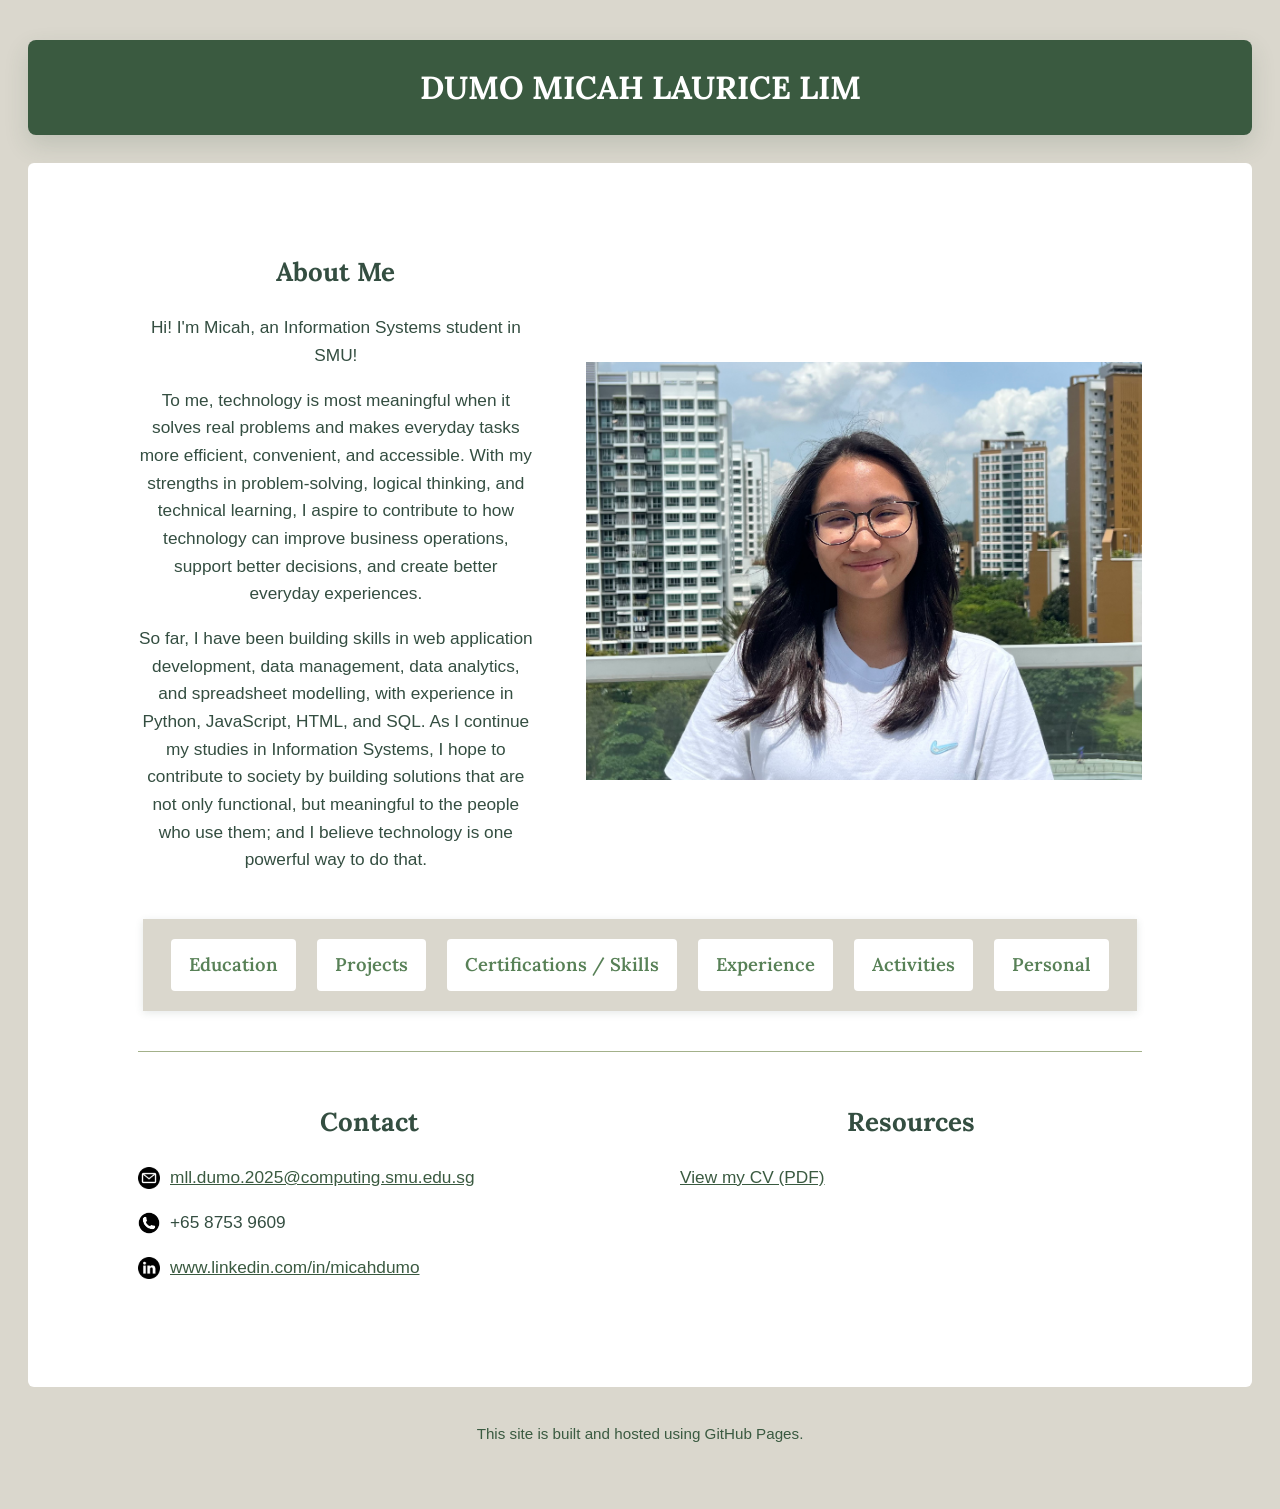
==== index.html @ 22262804 "edits" ====
<!DOCTYPE html>
<html lang="en">
<head>
    <meta charset="UTF-8">
    <meta name="viewport" content="width=device-width, initial-scale=1.0">
    <title>Micah Dumo | Portfolio</title>
    <link rel="stylesheet" href="style.css">
</head>
<body class="home-page">
    <header>
        <h1>DUMO MICAH LAURICE LIM</h1>
        <!--
        <p class="details">Information Systems student at Singapore Management University</p>
        -->
    </header>
    <main>
        <section class="intro">
            <div class="intro-copy">
                <h2>About Me</h2>
                <p>
                    Hi! I'm Micah, an Information Systems student in SMU!
                </p>
                <p>
                    To me, technology is most meaningful when it solves real problems and makes everyday tasks more efficient, convenient, and accessible.
                    With my strengths in problem-solving, logical thinking, and technical learning, I aspire to contribute to how technology can improve business operations, support better decisions, and create better everyday experiences.
                </p>
                <p>
                    So far, I have been building skills in web application development, data management, data analytics, and spreadsheet modelling, with experience in Python, JavaScript, HTML, and SQL.
                    As I continue my studies in Information Systems, I hope to contribute to society by building solutions that are not only functional, but meaningful to the people who use them; and I believe technology is one powerful way to do that.
                </p>
                <!--
                <p>
                    I am a Bachelor of Science in Information Systems student with an interest in
                    problem-solving, web development, data, and computational thinking. I enjoy building
                    practical projects, learning through hands-on coding, and applying technology in ways
                    that are useful to people.
                </p>
                <p>
                    Beyond computing, I value leadership, teaching, communication, and outdoor exploration.
                    My experiences include tutoring young students, facilitating leadership activities,
                    participating in Model United Nations, and working with peers in challenging environments.
                </p>
                -->
            </div>
            <img class="intro-photo" src="photos/me.jpeg" alt="Micah Dumo">
            <nav class="homepage-nav" aria-label="Portfolio sections">
                <a href="education.html">Education</a>
                <a href="projects.html">Projects</a>
                <a href="certifications-skills.html">Certifications / Skills</a>
                <a href="experience.html">Experience</a>
                <a href="activities.html">Activities</a>
                <a href="personal.html">Personal</a>
            </nav>
            <div class="intro-details">
                <div class="intro-contact">
                    <h2>Contact</h2>
                    <p>
                        <img class="contact-icon" src="icons/email.png" alt="Email">
                        <a href="mailto:mll.dumo.2025@computing.smu.edu.sg">mll.dumo.2025@computing.smu.edu.sg</a>
                    </p>
                    <p>
                        <img class="contact-icon" src="icons/phone.jpg" alt="Phone">
                        <span>+65 8753 9609</span>
                    </p>
                    <p>
                        <img class="contact-icon" src="icons/linkedin.png" alt="LinkedIn">
                        <a href="https://www.linkedin.com/in/micahdumo" target="_blank" rel="noopener noreferrer">www.linkedin.com/in/micahdumo</a>
                    </p>
                </div>
                <div class="intro-resources">
                    <h2>Resources</h2>
                    <p><a href="resources/cv-copy.pdf" target="_blank" rel="noopener noreferrer">View my CV (PDF)</a></p>
                </div>
            </div>
        </section>

        <!--
        <section>
            <h2>Highlights</h2>
            <ul>
                <li>Currently pursuing Information Systems at Singapore Management University.</li>
                <li>Building a roommate finder web application using Node.js and Express.</li>
                <li>Awarded a Certificate of Distinction for Programming Methodology for Graduating A-Level Girls.</li>
                <li>Interested in coding, photography, hiking, cycling, piano, and guitar.</li>
            </ul>
        </section>
        -->

    </main>

    <footer>
        <p>This site is built and hosted using GitHub Pages.</p>
    </footer>
    <script src="script.js"></script>
</body>
</html>
---- style.css ----
@import url('https://fonts.googleapis.com/css2?family=Lora:wght@400;500;600;700&display=swap');

:root {
    --page-bg: #DAD7CD;
    --card-bg: #FFFFFF;
    --sage-light: #A3B18A;
    --fern: #588157;
    --hunter: #3A5A40;
    --forest: #344E41;
}

body {
    font-family: Arial, sans-serif;
    text-align: center;
    background-color: var(--page-bg);
    color: var(--forest);
    padding: 120px 20px 40px;
    line-height: 1.6;
}

header, main {
    max-width: 1500px;
    margin: 0 auto;
}

nav {
    position: fixed;
    top: 0;
    left: 0;
    right: 0;
    z-index: 1000;
    margin: 0;
    padding: 12px 20px;
    background-color: var(--page-bg);
    border-bottom: 0;
    box-shadow: 0 2px 8px rgba(52, 78, 65, 0.12);
}

nav a {
    display: inline-block;
    margin: 6px;
    padding: 8px 12px;
    color: var(--fern);
    font-family: 'Lora', serif;
    font-weight: 600;
    text-decoration: none;
    border: 0;
    border-radius: 4px;
    background: var(--card-bg);
}

nav a:hover {
    color: var(--forest);
    background: var(--sage-light);
}

nav a[aria-current="page"] {
    color: var(--card-bg);
    background: var(--fern);
}

.home-page .homepage-nav {
    position: static;
    flex: 0 0 auto;
    width: fit-content;
    max-width: 100%;
    margin: 0 auto;
    border-bottom: 0;
}

.home-page .homepage-nav a {
    margin: 8px;
    padding: 11px 18px;
    font-size: 1.15rem;
}

.home-page {
    padding-top: 32px;
}

.home-page header h1 {
    margin: 0 auto 28px;
    padding: 22px 28px;
    color: var(--card-bg);
    text-align: center;
    background: var(--hunter);
    border-radius: 8px;
    box-shadow: 0 10px 24px rgba(52, 78, 65, 0.16);
}

.experience-tabs {
    display: flex;
    justify-content: center;
    gap: 12px;
    margin: 12px 0 24px;
}

.experience-tab {
    padding: 9px 18px;
    color: var(--fern);
    font-family: 'Lora', serif;
    font-size: 1rem;
    font-weight: 600;
    cursor: pointer;
    background: var(--card-bg);
    border: 0;
    border-radius: 4px;
}

.experience-tab:hover {
    color: var(--forest);
    background: var(--sage-light);
}

.experience-tab.is-active {
    color: var(--card-bg);
    background: var(--fern);
}

.empty-experience {
    text-align: center;
}

h1, h2, h3 {
    color: var(--forest);
    font-family: 'Lora', serif;
    font-weight: 700;
}

a {
    color: var(--hunter);
}

a:hover {
    color: var(--fern);
}

section {
    background: var(--card-bg);
    border: 0;
    border-radius: 6px;
    margin: 20px 0;
    padding: 24px;
    text-align: left;
}

.intro {
    display: flex;
    flex-wrap: wrap;
    align-items: center;
    column-gap: 52px;
    row-gap: 28px;
    padding: 88px 110px;
    text-align: center;
    font-size: 1.08rem;
}

.intro-copy {
    flex: 0 1 calc(42% - 26px);
}

.intro-copy h2 {
    margin-top: 0;
}

.intro-photo {
    width: calc(58% - 26px);
    height: auto;
    flex: 1 1 calc(58% - 26px);
    object-fit: contain;
}

.intro-details {
    flex: 0 0 100%;
    display: grid;
    grid-template-columns: repeat(2, minmax(0, 1fr));
    column-gap: 80px;
    margin-top: 12px;
    padding-top: 28px;
    border-top: 1px solid var(--sage-light);
}

.intro-details h2 {
    text-align: center;
}

.intro-resources p,
.intro-contact p {
    display: flex;
    align-items: center;
    gap: 10px;
    text-align: left;
}

.contact-icon {
    width: 22px;
    height: 22px;
    object-fit: contain;
}

.details {
    color: var(--hunter);
}

.education-timeline {
    position: relative;
    max-width: 1100px;
    margin: 20px auto;
    padding-left: 46px;
}

.education-timeline::before {
    position: absolute;
    top: 24px;
    bottom: 24px;
    left: 18px;
    width: 2px;
    background: var(--sage-light);
    content: "";
}

.education-card {
    position: relative;
    margin: 20px 0;
    padding: 28px 32px;
    text-align: left;
    background: var(--card-bg);
    border: 0;
    border-radius: 6px;
}

.education-card::before {
    position: absolute;
    top: 32px;
    left: -35px;
    width: 14px;
    height: 14px;
    box-sizing: border-box;
    background: var(--fern);
    border: 3px solid var(--page-bg);
    border-radius: 50%;
    content: "";
}

.education-card-header {
    display: flex;
    justify-content: space-between;
    align-items: flex-start;
    gap: 24px;
}

.education-card h2,
.education-qualification {
    margin: 0;
}

.school-title {
    display: flex;
    align-items: center;
    gap: 14px;
}

.school-title img {
    width: 52px;
    height: 52px;
    flex: 0 0 52px;
    object-fit: contain;
    border-radius: 6px;
}

.education-qualification {
    margin-top: 4px;
    font-weight: 700;
}

.education-date {
    margin: 0;
    color: var(--hunter);
    font-size: 0.92rem;
    white-space: nowrap;
}

.education-facts {
    margin: 18px 0 0;
}

.coursework-label {
    display: block;
    margin-bottom: 8px;
    font-weight: 700;
}

.coursework-tags {
    display: flex;
    flex-wrap: wrap;
    gap: 8px;
    margin-top: 4px;
}

.coursework-tags span {
    padding: 4px 10px;
    color: var(--card-bg);
    font-size: 0.9rem;
    background: var(--fern);
    border-radius: 999px;
}

.education-activities {
    margin: 8px 0 0;
}

.education-activities span {
    color: var(--hunter);
    font-size: 0.92rem;
}

.project-card {
    display: grid;
    grid-template-columns: repeat(2, minmax(0, 1fr));
    gap: 64px;
    max-width: 1100px;
    min-height: 420px;
    margin: 20px auto;
    padding: 32px;
    text-align: left;
    background: var(--card-bg);
    border: 0;
    border-radius: 6px;
}

.project-card-header {
    display: flex;
    justify-content: space-between;
    align-items: flex-start;
    gap: 24px;
}

.project-card h2 {
    margin: 0;
}

.project-card .education-date {
    margin-top: 4px;
}

ul {
    padding-left: 22px;
}

footer {
    margin-top: 35px;
    color: var(--hunter);
    font-size: 0.95rem;
}

@media (max-width: 600px) {
    body {
        padding: 92px 16px 32px;
    }

    nav {
        display: flex;
        gap: 8px;
        overflow-x: auto;
        padding: 10px 14px;
        white-space: nowrap;
        box-sizing: border-box;
        -webkit-overflow-scrolling: touch;
    }

    nav a {
        flex: 0 0 auto;
        margin: 0;
        padding: 8px 12px;
        font-size: 0.95rem;
    }

    .intro {
        flex-direction: column;
        gap: 20px;
        padding: 32px 24px;
    }

    .intro-photo {
        width: min(100%, 560px);
        flex-basis: auto;
    }

    .intro-details {
        grid-template-columns: 1fr;
        row-gap: 24px;
    }

    .education-timeline {
        padding-left: 34px;
    }

    .education-timeline::before {
        left: 12px;
    }

    .education-card {
        padding: 24px;
    }

    .education-card::before {
        left: -29px;
    }

    .education-card-header {
        flex-direction: column;
        gap: 4px;
    }

    .school-title {
        gap: 10px;
    }

    .school-title img {
        width: 42px;
        height: 42px;
        flex-basis: 42px;
    }

    .education-date {
        white-space: normal;
    }

    .project-card {
        grid-template-columns: 1fr;
        min-height: auto;
        padding: 24px;
    }

    .project-card-header {
        flex-direction: column;
        gap: 4px;
    }

    .project-visual {
        display: none;
    }

    .home-page {
        padding: 20px 16px 32px;
    }

    .home-page header h1 {
        margin: 0 0 20px;
        font-size: 1.85rem;
        line-height: 1.15;
    }

    .home-page .intro {
        row-gap: 24px;
        padding: 28px 20px;
        font-size: 1rem;
        line-height: 1.55;
    }

    .home-page .intro-copy {
        width: 100%;
    }

    .home-page .intro-copy h2 {
        margin-bottom: 16px;
        font-size: 2rem;
    }

    .home-page .intro-copy p {
        margin: 0 0 20px;
        text-align: left;
    }

    .home-page .intro-copy p:first-of-type {
        text-align: center;
    }

    .home-page .homepage-nav {
        width: 100%;
        padding: 8px;
    }

    .home-page .homepage-nav a {
        margin: 4px;
        padding: 8px 11px;
        font-size: 1rem;
    }
}
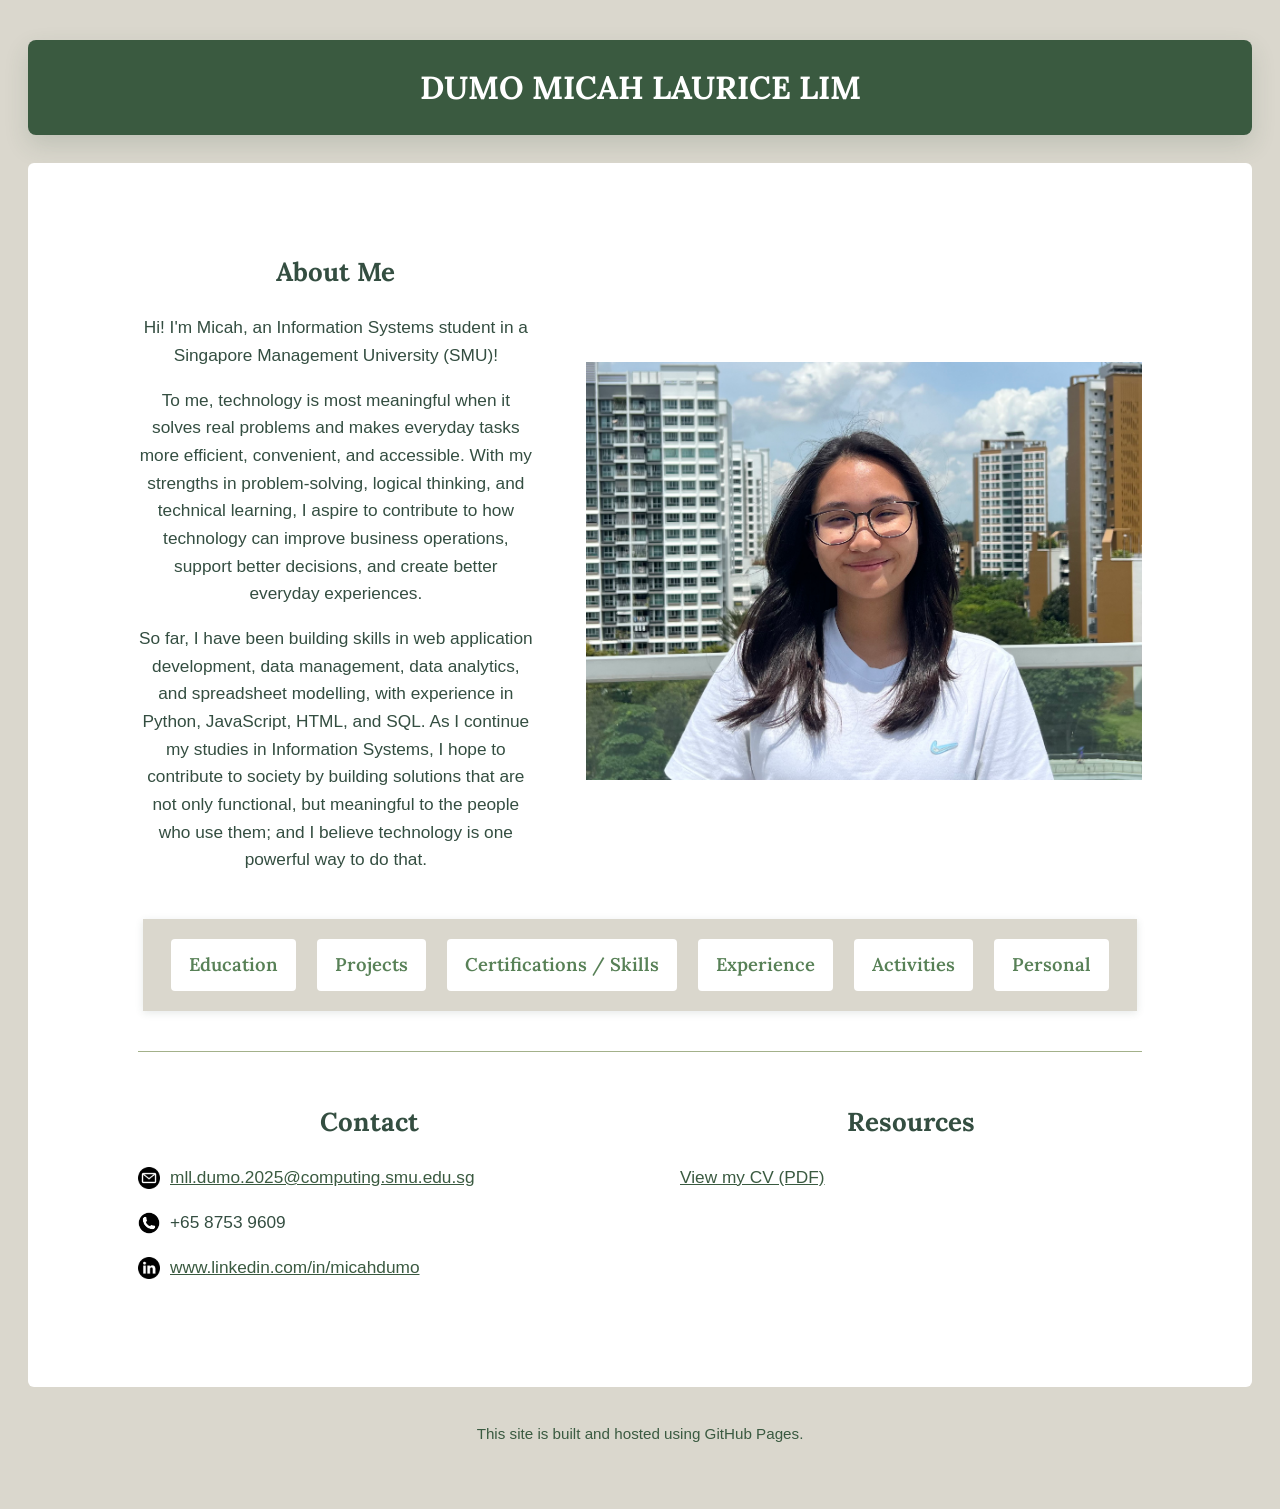
==== commit 7ec81f66: "edits" ====
--- a/index.html
+++ b/index.html
@@ -18,7 +18,7 @@
             <div class="intro-copy">
                 <h2>About Me</h2>
                 <p>
-                    Hi! I'm Micah, an Information Systems student in SMU!
+                    Hi! I'm Micah, an Information Systems student in a Singapore Management University (SMU)!
                 </p>
                 <p>
                     To me, technology is most meaningful when it solves real problems and makes everyday tasks more efficient, convenient, and accessible.
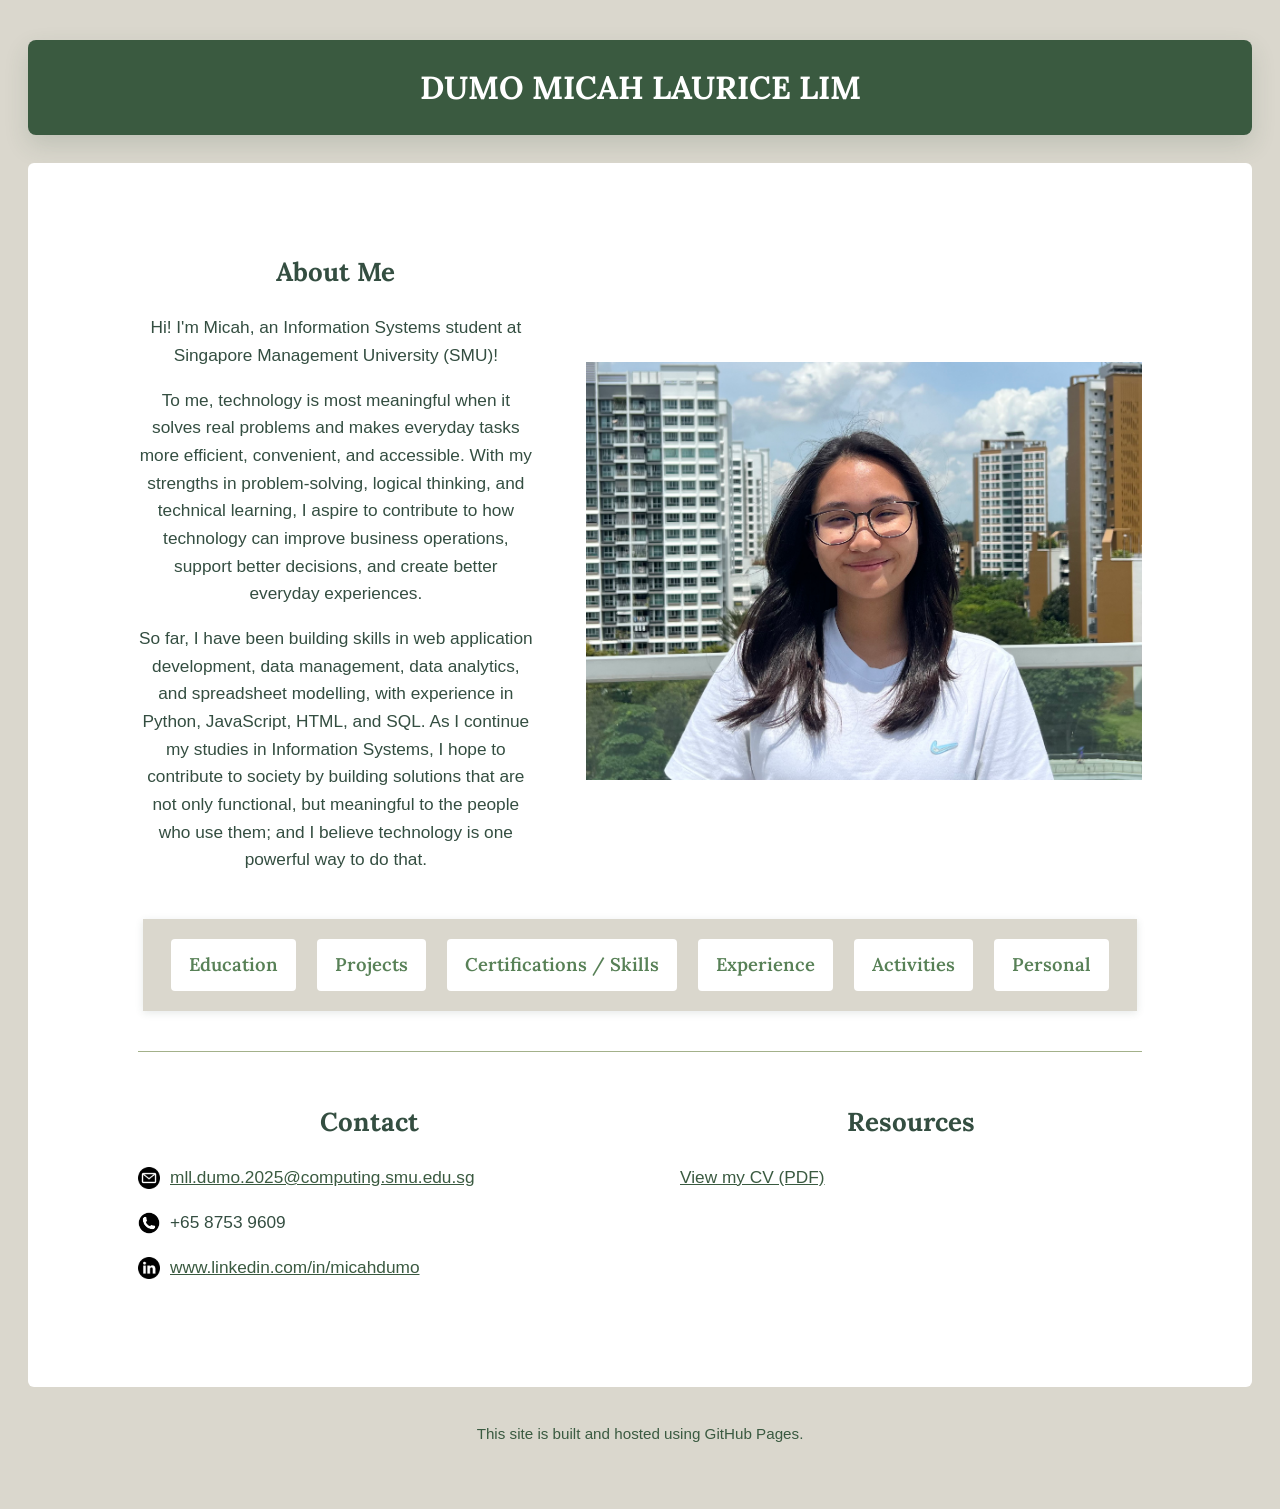
==== commit 08edfee3: "edits" ====
--- a/index.html
+++ b/index.html
@@ -18,7 +18,7 @@
             <div class="intro-copy">
                 <h2>About Me</h2>
                 <p>
-                    Hi! I'm Micah, an Information Systems student in a Singapore Management University (SMU)!
+                    Hi! I'm Micah, an Information Systems student at Singapore Management University (SMU)!
                 </p>
                 <p>
                     To me, technology is most meaningful when it solves real problems and makes everyday tasks more efficient, convenient, and accessible.
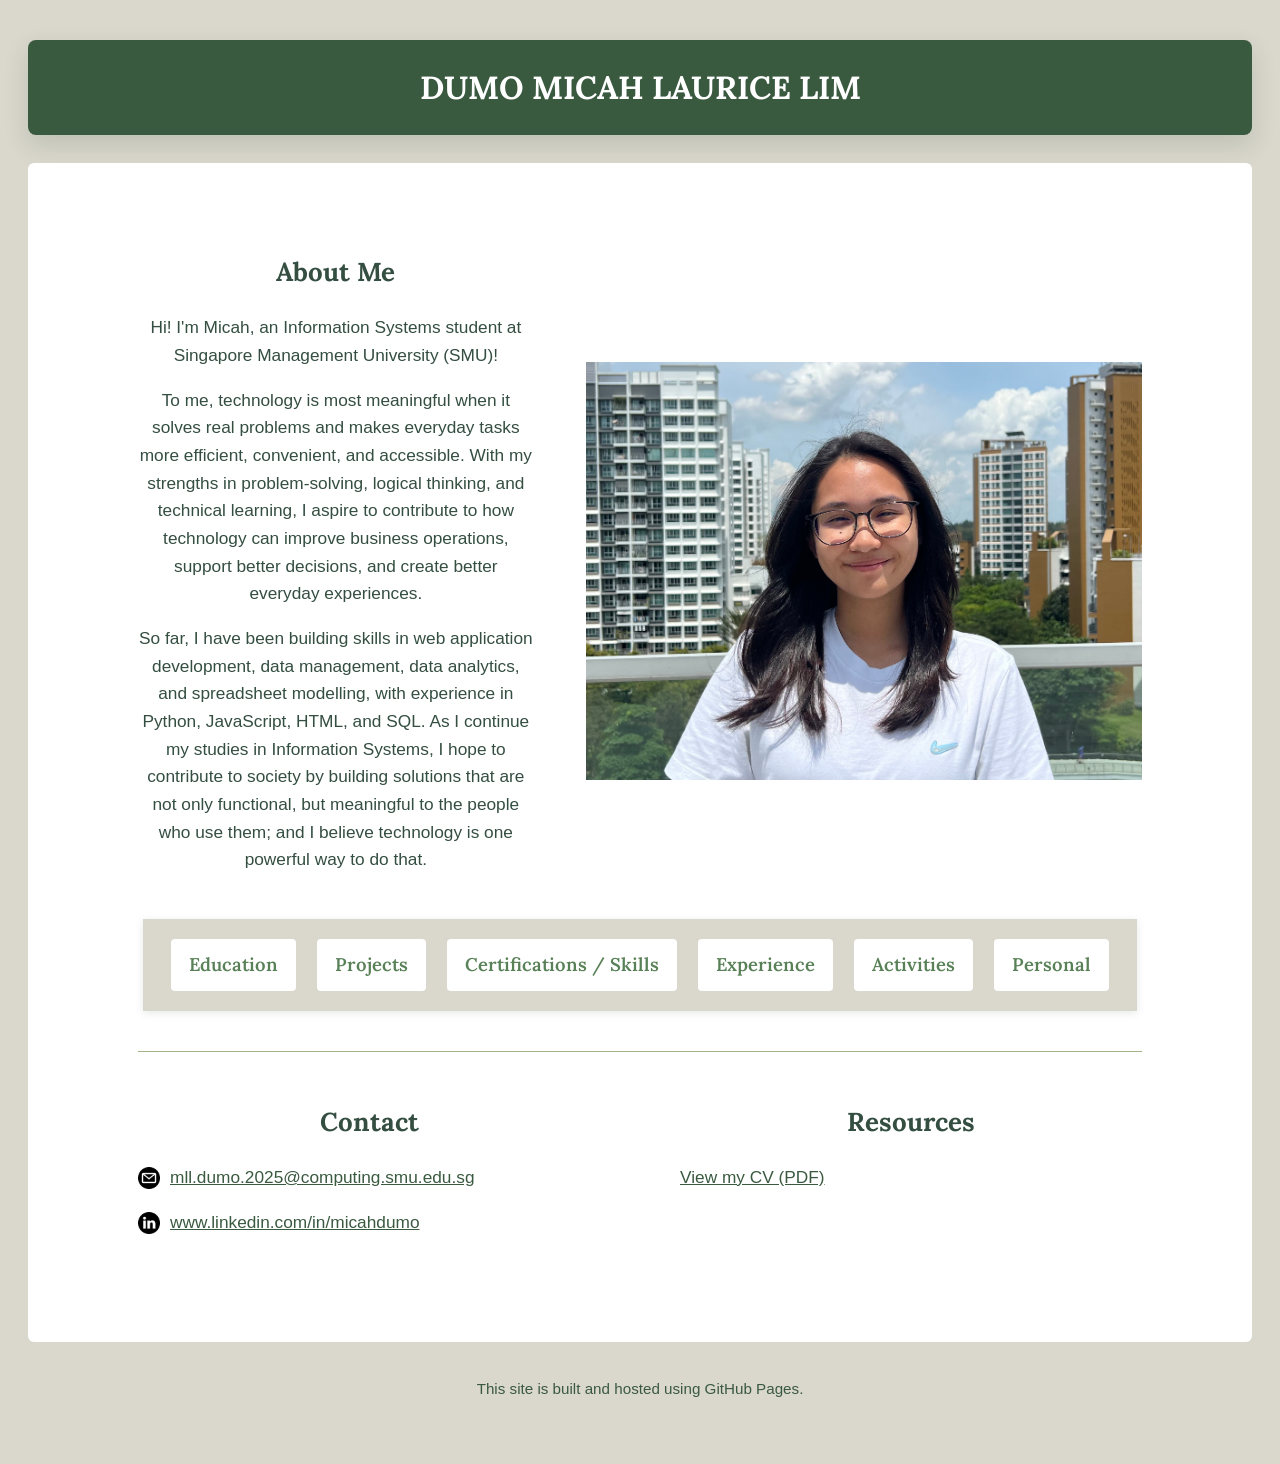
==== commit 52bc5f62: "edits" ====
--- a/index.html
+++ b/index.html
@@ -58,10 +58,12 @@
                         <img class="contact-icon" src="icons/email.png" alt="Email">
                         <a href="mailto:mll.dumo.2025@computing.smu.edu.sg">mll.dumo.2025@computing.smu.edu.sg</a>
                     </p>
+                    <!--
                     <p>
                         <img class="contact-icon" src="icons/phone.jpg" alt="Phone">
                         <span>+65 8753 9609</span>
                     </p>
+                    -->
                     <p>
                         <img class="contact-icon" src="icons/linkedin.png" alt="LinkedIn">
                         <a href="https://www.linkedin.com/in/micahdumo" target="_blank" rel="noopener noreferrer">www.linkedin.com/in/micahdumo</a>
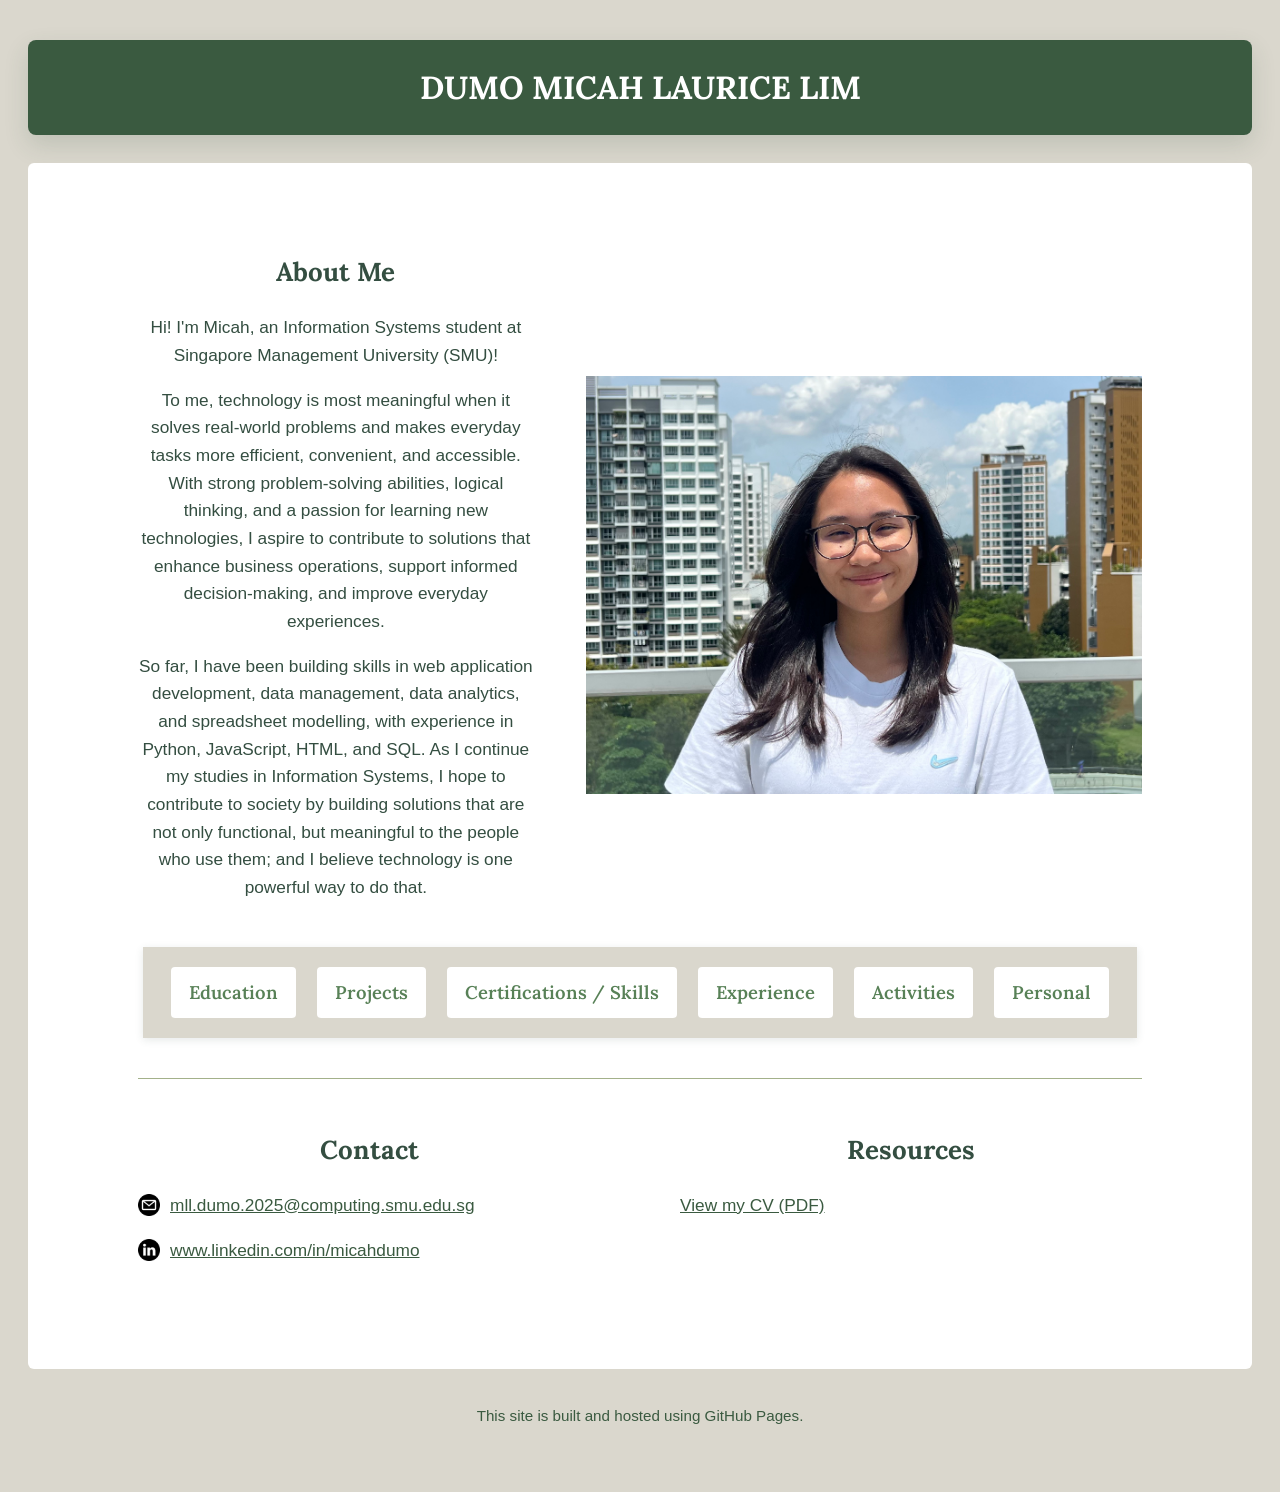
==== commit 037bc0ca: "edits" ====
--- a/index.html
+++ b/index.html
@@ -20,9 +20,9 @@
                 <p>
                     Hi! I'm Micah, an Information Systems student at Singapore Management University (SMU)!
                 </p>
-                <p>
-                    To me, technology is most meaningful when it solves real problems and makes everyday tasks more efficient, convenient, and accessible.
-                    With my strengths in problem-solving, logical thinking, and technical learning, I aspire to contribute to how technology can improve business operations, support better decisions, and create better everyday experiences.
+                <p> 
+                    To me, technology is most meaningful when it solves real-world problems and makes everyday tasks more efficient, convenient, and accessible.
+                    With strong problem-solving abilities, logical thinking, and a passion for learning new technologies, I aspire to contribute to solutions that enhance business operations, support informed decision-making, and improve everyday experiences.
                 </p>
                 <p>
                     So far, I have been building skills in web application development, data management, data analytics, and spreadsheet modelling, with experience in Python, JavaScript, HTML, and SQL.
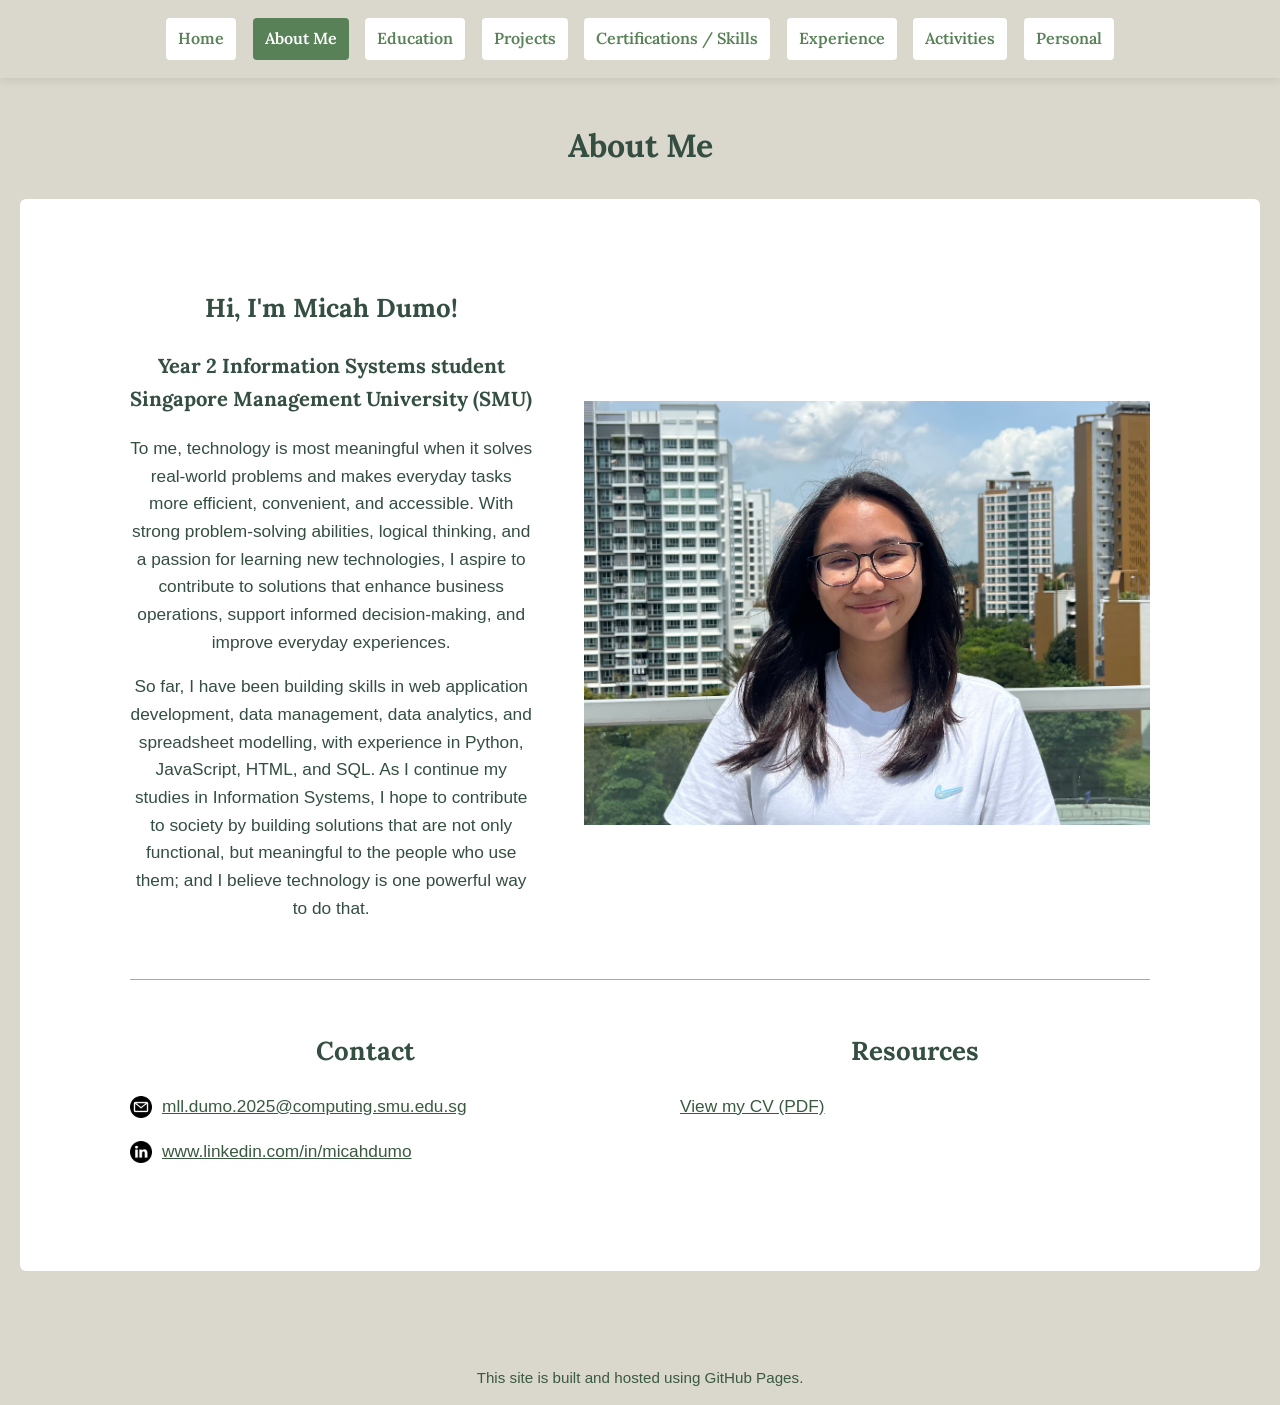
==== commit 83ff65b7: "edits" ====
--- a/index.html
+++ b/index.html
@@ -4,30 +4,53 @@
     <meta charset="UTF-8">
     <meta name="viewport" content="width=device-width, initial-scale=1.0">
     <title>Micah Dumo | Portfolio</title>
+    <link
+        rel="stylesheet"
+        href="https://cdnjs.cloudflare.com/ajax/libs/animate.css/4.1.1/animate.min.css"
+    >
     <link rel="stylesheet" href="style.css">
 </head>
 <body class="home-page">
-    <header>
-        <h1>DUMO MICAH LAURICE LIM</h1>
-        <!--
-        <p class="details">Information Systems student at Singapore Management University</p>
-        -->
+    <header class="hero">
+        <div class="hero-overlay"></div>
+        <div class="hero-content">
+            <h1 class="animate__animated animate__fadeIn">Micah's<br>Portfolio</h1>
+        </div>
+        <a class="scroll-prompt animate__animated animate__fadeInUp animate__delay-1s" href="#home-content">
+            <span>Enter</span>
+            <span class="scroll-arrow" aria-hidden="true">⌄</span>
+        </a>
     </header>
-    <main>
-        <section class="intro">
-            <div class="intro-copy">
-                <h2>About Me</h2>
-                <p>
-                    Hi! I'm Micah, an Information Systems student at Singapore Management University (SMU)!
-                </p>
-                <p> 
-                    To me, technology is most meaningful when it solves real-world problems and makes everyday tasks more efficient, convenient, and accessible.
-                    With strong problem-solving abilities, logical thinking, and a passion for learning new technologies, I aspire to contribute to solutions that enhance business operations, support informed decision-making, and improve everyday experiences.
-                </p>
-                <p>
-                    So far, I have been building skills in web application development, data management, data analytics, and spreadsheet modelling, with experience in Python, JavaScript, HTML, and SQL.
-                    As I continue my studies in Information Systems, I hope to contribute to society by building solutions that are not only functional, but meaningful to the people who use them; and I believe technology is one powerful way to do that.
-                </p>
+
+    <main id="home-content">
+        <nav class="home-main-nav reveal-on-scroll" aria-label="Portfolio sections">
+            <a href="index.html">Home</a>
+            <a href="index.html#about-me" aria-current="page">About Me</a>
+            <a href="education.html">Education</a>
+            <a href="projects.html">Projects</a>
+            <a href="certifications-skills.html">Certifications / Skills</a>
+            <a href="experience.html">Experience</a>
+            <a href="activities.html">Activities</a>
+            <a href="personal.html">Personal</a>
+        </nav>
+
+        <h1 class="home-page-title" id="about-me">About Me</h1>
+
+        <div class="home-about">
+            <section class="intro">
+                <div class="intro-copy">
+                    <h2>Hi, I'm Micah Dumo!</h2>
+                    <h3>
+                        Year 2 Information Systems student<br>Singapore Management University (SMU)
+                    </h3>
+                    <p>
+                        To me, technology is most meaningful when it solves real-world problems and makes everyday tasks more efficient, convenient, and accessible.
+                        With strong problem-solving abilities, logical thinking, and a passion for learning new technologies, I aspire to contribute to solutions that enhance business operations, support informed decision-making, and improve everyday experiences.
+                    </p>
+                    <p>
+                        So far, I have been building skills in web application development, data management, data analytics, and spreadsheet modelling, with experience in Python, JavaScript, HTML, and SQL.
+                        As I continue my studies in Information Systems, I hope to contribute to society by building solutions that are not only functional, but meaningful to the people who use them; and I believe technology is one powerful way to do that.
+                    </p>
                 <!--
                 <p>
                     I am a Bachelor of Science in Information Systems student with an interest in
@@ -41,40 +64,33 @@
                     participating in Model United Nations, and working with peers in challenging environments.
                 </p>
                 -->
-            </div>
-            <img class="intro-photo" src="photos/me.jpeg" alt="Micah Dumo">
-            <nav class="homepage-nav" aria-label="Portfolio sections">
-                <a href="education.html">Education</a>
-                <a href="projects.html">Projects</a>
-                <a href="certifications-skills.html">Certifications / Skills</a>
-                <a href="experience.html">Experience</a>
-                <a href="activities.html">Activities</a>
-                <a href="personal.html">Personal</a>
-            </nav>
-            <div class="intro-details">
-                <div class="intro-contact">
-                    <h2>Contact</h2>
-                    <p>
-                        <img class="contact-icon" src="icons/email.png" alt="Email">
-                        <a href="mailto:mll.dumo.2025@computing.smu.edu.sg">mll.dumo.2025@computing.smu.edu.sg</a>
-                    </p>
+                </div>
+                <img class="intro-photo" src="photos/me.jpeg" alt="Micah Dumo">
+                <div class="intro-details">
+                    <div class="intro-contact">
+                        <h2>Contact</h2>
+                        <p>
+                            <img class="contact-icon" src="icons/email.png" alt="Email">
+                            <a href="mailto:mll.dumo.2025@computing.smu.edu.sg">mll.dumo.2025@computing.smu.edu.sg</a>
+                        </p>
                     <!--
                     <p>
                         <img class="contact-icon" src="icons/phone.jpg" alt="Phone">
                         <span>+65 8753 9609</span>
                     </p>
                     -->
-                    <p>
-                        <img class="contact-icon" src="icons/linkedin.png" alt="LinkedIn">
-                        <a href="https://www.linkedin.com/in/micahdumo" target="_blank" rel="noopener noreferrer">www.linkedin.com/in/micahdumo</a>
-                    </p>
+                        <p>
+                            <img class="contact-icon" src="icons/linkedin.png" alt="LinkedIn">
+                            <a href="https://www.linkedin.com/in/micahdumo" target="_blank" rel="noopener noreferrer">www.linkedin.com/in/micahdumo</a>
+                        </p>
+                    </div>
+                    <div class="intro-resources">
+                        <h2>Resources</h2>
+                        <p><a href="resources/cv-copy.pdf" target="_blank" rel="noopener noreferrer">View my CV (PDF)</a></p>
+                    </div>
                 </div>
-                <div class="intro-resources">
-                    <h2>Resources</h2>
-                    <p><a href="resources/cv-copy.pdf" target="_blank" rel="noopener noreferrer">View my CV (PDF)</a></p>
-                </div>
-            </div>
-        </section>
+            </section>
+        </div>
 
         <!--
         <section>
--- a/style.css
+++ b/style.css
@@ -10,12 +10,17 @@
 }
 
 body {
+    margin: 0;
     font-family: Arial, sans-serif;
     text-align: center;
     background-color: var(--page-bg);
     color: var(--forest);
     padding: 120px 20px 40px;
     line-height: 1.6;
+}
+
+html {
+    scroll-behavior: smooth;
 }
 
 header, main {
@@ -59,33 +64,132 @@
     background: var(--fern);
 }
 
-.home-page .homepage-nav {
-    position: static;
-    flex: 0 0 auto;
-    width: fit-content;
+.home-page {
+    padding: 0;
+}
+
+.home-page .hero {
+    position: relative;
+    display: grid;
+    place-items: center;
+    max-width: none;
+    width: 100%;
+    min-height: 100vh;
+    margin: 0;
+    overflow: hidden;
+    background: url('photos/main.JPG') center / cover no-repeat;
+}
+
+.hero-overlay {
+    position: absolute;
+    inset: 0;
+    background: rgba(16, 28, 22, 0.58);
+}
+
+.hero-content,
+.scroll-prompt {
+    position: relative;
+    z-index: 1;
+}
+
+.hero-content h1 {
+    margin: 0;
+    color: var(--card-bg);
+    font-size: clamp(3rem, 9vw, 8rem);
+    letter-spacing: 0.03em;
+    text-align: center;
+    text-shadow: 0 8px 28px rgba(0, 0, 0, 0.32);
+}
+
+.scroll-prompt {
+    position: absolute;
+    bottom: 38px;
+    left: 0;
+    width: 100%;
+    display: inline-flex;
+    flex-direction: column;
+    align-items: center;
+    gap: 8px;
+    color: var(--card-bg);
+    font-family: 'Lora', serif;
+    font-size: clamp(1rem, 2.5vw, 1.35rem);
+    font-weight: 600;
+    text-align: center;
+    text-decoration: none;
+}
+
+.scroll-prompt:hover {
+    color: var(--sage-light);
+}
+
+.scroll-arrow {
+    font-size: 2.2rem;
+    line-height: 1;
+}
+
+.home-page main {
+    max-width: 1500px;
+    padding: 34px 20px 40px;
+}
+
+.home-page.is-entering-home {
+    overflow: hidden;
+}
+
+.home-page.is-settling-home {
+    overflow: hidden;
+}
+
+.home-page.is-entering-home .hero {
+    position: fixed;
+    inset: 0;
+    z-index: 2000;
+    width: 100%;
+    --animate-duration: 750ms;
+}
+
+.home-page.has-entered-home .hero {
+    display: none;
+}
+
+.home-page.has-revealed-home main,
+.home-page.has-entered-home main {
+    padding: 120px 20px 40px;
+}
+
+.home-page .home-main-nav {
+    position: fixed;
+    top: 0;
+    left: 0;
+    right: 0;
     max-width: 100%;
-    margin: 0 auto;
+    margin: 0;
     border-bottom: 0;
-}
-
-.home-page .homepage-nav a {
-    margin: 8px;
-    padding: 11px 18px;
-    font-size: 1.15rem;
-}
-
-.home-page {
-    padding-top: 32px;
-}
-
-.home-page header h1 {
-    margin: 0 auto 28px;
-    padding: 22px 28px;
-    color: var(--card-bg);
+    border-radius: 0;
+}
+
+.home-page-title {
+    margin: 0 0 28px;
     text-align: center;
-    background: var(--hunter);
-    border-radius: 8px;
-    box-shadow: 0 10px 24px rgba(52, 78, 65, 0.16);
+}
+
+.reveal-on-scroll,
+.home-page-title,
+.home-about {
+    opacity: 0;
+    pointer-events: none;
+    --animate-duration: 750ms;
+}
+
+.reveal-on-scroll.is-revealed,
+.home-page-title.is-revealed,
+.home-about.is-revealed {
+    opacity: 1;
+    pointer-events: auto;
+}
+
+.page-load-reveal {
+    --animate-duration: 750ms;
 }
 
 .experience-tabs {
@@ -442,13 +546,37 @@
     }
 
     .home-page {
-        padding: 20px 16px 32px;
-    }
-
-    .home-page header h1 {
-        margin: 0 0 20px;
-        font-size: 1.85rem;
-        line-height: 1.15;
+        padding: 0;
+    }
+
+    .home-page main {
+        padding: 24px 16px 32px;
+    }
+
+    .home-page.has-revealed-home main,
+    .home-page.has-entered-home main {
+        padding: 92px 16px 32px;
+    }
+
+    .hero-content h1 {
+        padding: 0 24px;
+        font-size: clamp(2.6rem, 13vw, 4.5rem);
+        line-height: 1.12;
+    }
+
+    .scroll-prompt {
+        bottom: 30px;
+    }
+
+    .home-page .home-main-nav {
+        display: flex;
+        gap: 8px;
+        overflow-x: auto;
+        width: 100%;
+        box-sizing: border-box;
+        padding: 10px 14px;
+        white-space: nowrap;
+        -webkit-overflow-scrolling: touch;
     }
 
     .home-page .intro {
@@ -469,21 +597,7 @@
 
     .home-page .intro-copy p {
         margin: 0 0 20px;
-        text-align: left;
-    }
-
-    .home-page .intro-copy p:first-of-type {
         text-align: center;
     }
 
-    .home-page .homepage-nav {
-        width: 100%;
-        padding: 8px;
-    }
-
-    .home-page .homepage-nav a {
-        margin: 4px;
-        padding: 8px 11px;
-        font-size: 1rem;
-    }
-}
+}
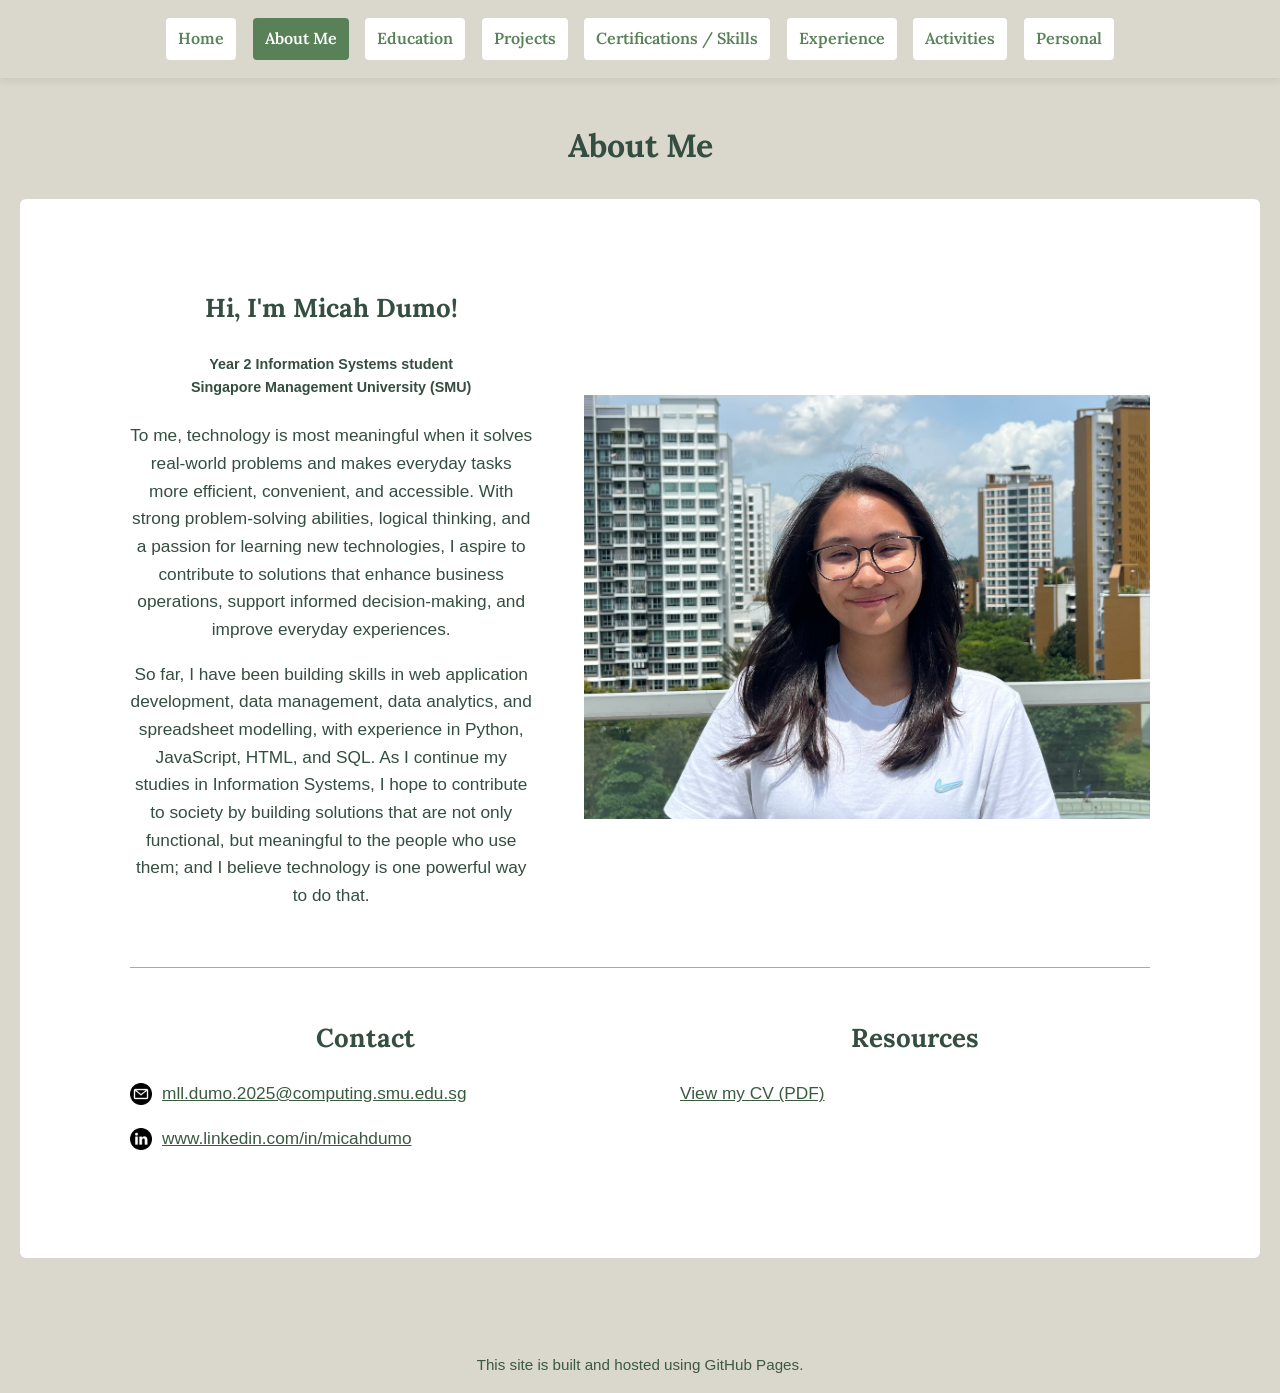
==== commit 83bd2d8e: "edits" ====
--- a/index.html
+++ b/index.html
@@ -40,9 +40,9 @@
             <section class="intro">
                 <div class="intro-copy">
                     <h2>Hi, I'm Micah Dumo!</h2>
-                    <h3>
+                    <h5>
                         Year 2 Information Systems student<br>Singapore Management University (SMU)
-                    </h3>
+                    </h5>
                     <p>
                         To me, technology is most meaningful when it solves real-world problems and makes everyday tasks more efficient, convenient, and accessible.
                         With strong problem-solving abilities, logical thinking, and a passion for learning new technologies, I aspire to contribute to solutions that enhance business operations, support informed decision-making, and improve everyday experiences.
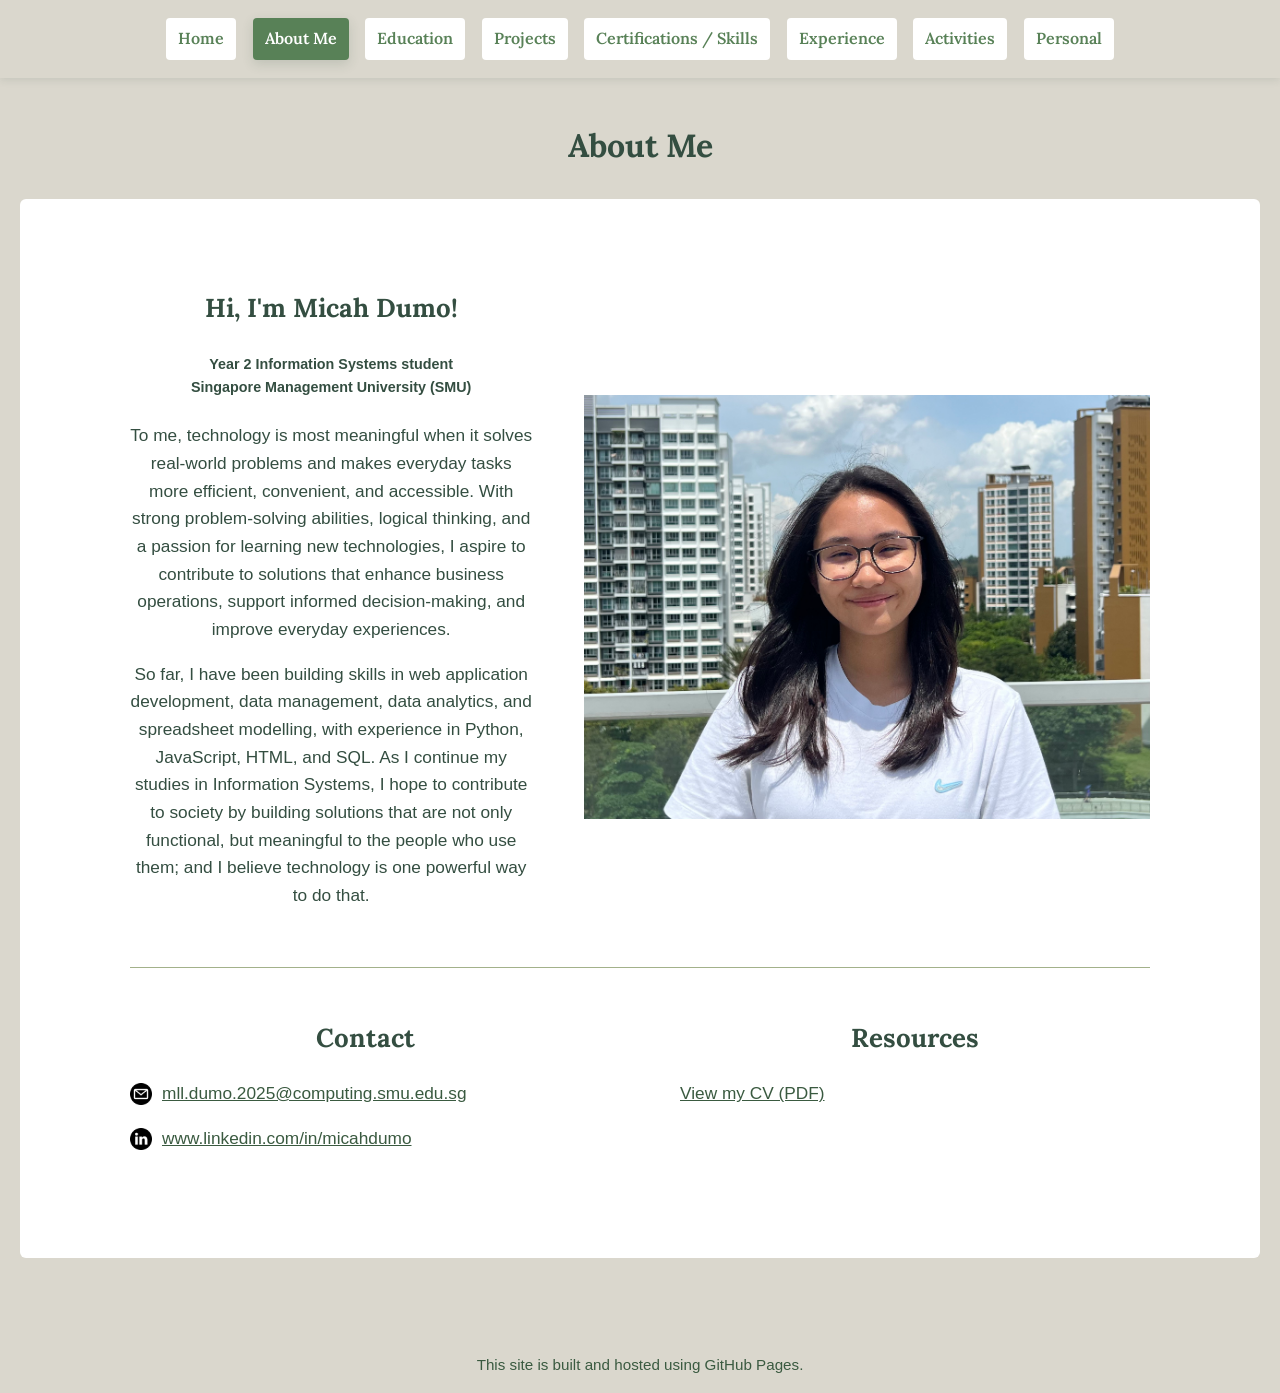
==== commit 0763142d: "edits" ====
--- a/index.html
+++ b/index.html
@@ -16,7 +16,7 @@
         <div class="hero-content">
             <h1 class="animate__animated animate__fadeIn">Micah's<br>Portfolio</h1>
         </div>
-        <a class="scroll-prompt animate__animated animate__fadeInUp animate__delay-1s" href="#home-content">
+        <a class="scroll-prompt animate__animated animate__fadeInUp animate__delay-1s" href="#about-me" role="button">
             <span>Enter</span>
             <span class="scroll-arrow" aria-hidden="true">⌄</span>
         </a>
--- a/style.css
+++ b/style.css
@@ -52,6 +52,7 @@
     border: 0;
     border-radius: 4px;
     background: var(--card-bg);
+    transition: background-color 0.35s ease, color 0.35s ease, box-shadow 0.35s ease;
 }
 
 nav a:hover {
@@ -62,6 +63,13 @@
 nav a[aria-current="page"] {
     color: var(--card-bg);
     background: var(--fern);
+    box-shadow: 0 4px 12px rgba(52, 78, 65, 0.16);
+}
+
+body:not(.nav-ready) nav a[aria-current="page"] {
+    color: var(--fern);
+    background: var(--card-bg);
+    box-shadow: none;
 }
 
 .home-page {
@@ -74,7 +82,9 @@
     place-items: center;
     max-width: none;
     width: 100%;
+    height: 100vh;
     min-height: 100vh;
+    box-sizing: border-box;
     margin: 0;
     overflow: hidden;
     background: url('photos/main.JPG') center / cover no-repeat;
@@ -209,6 +219,7 @@
     background: var(--card-bg);
     border: 0;
     border-radius: 4px;
+    transition: background-color 0.35s ease, color 0.35s ease, box-shadow 0.35s ease;
 }
 
 .experience-tab:hover {
@@ -219,6 +230,7 @@
 .experience-tab.is-active {
     color: var(--card-bg);
     background: var(--fern);
+    box-shadow: 0 4px 12px rgba(52, 78, 65, 0.16);
 }
 
 .empty-experience {
